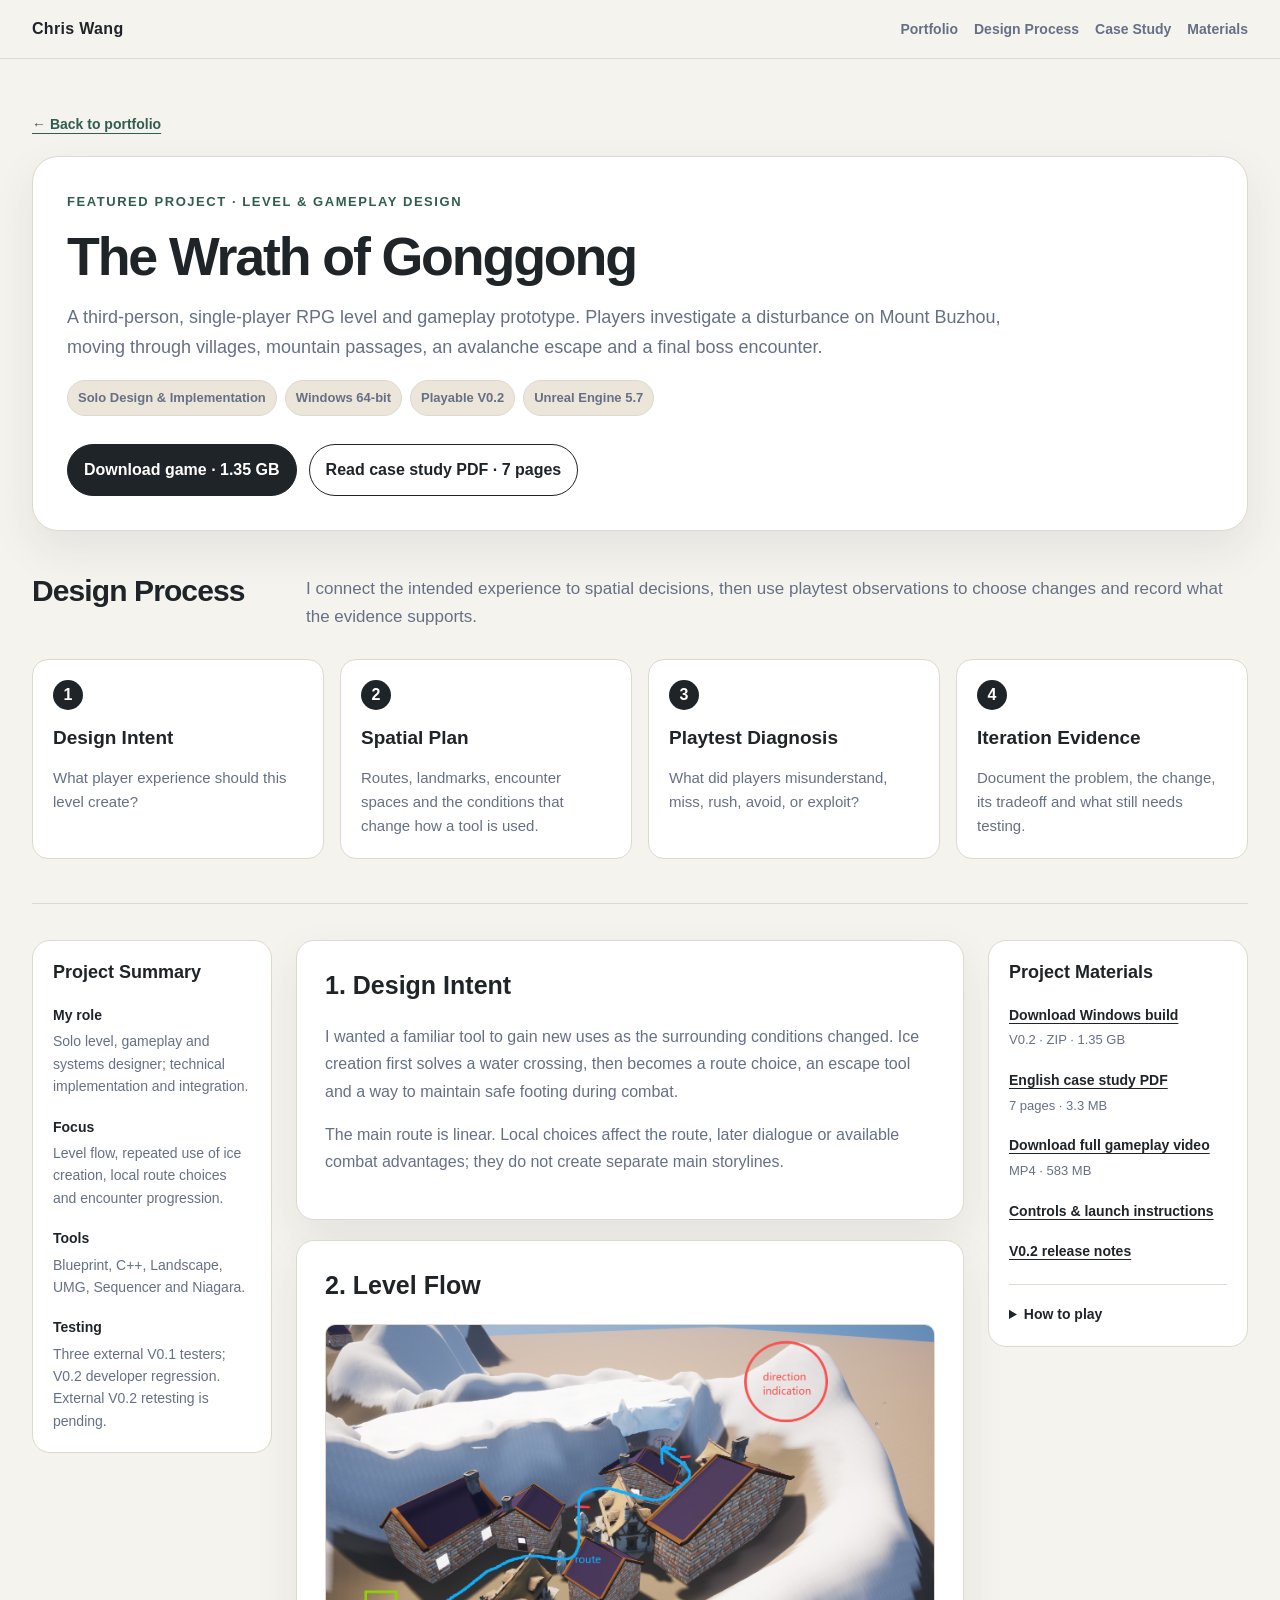
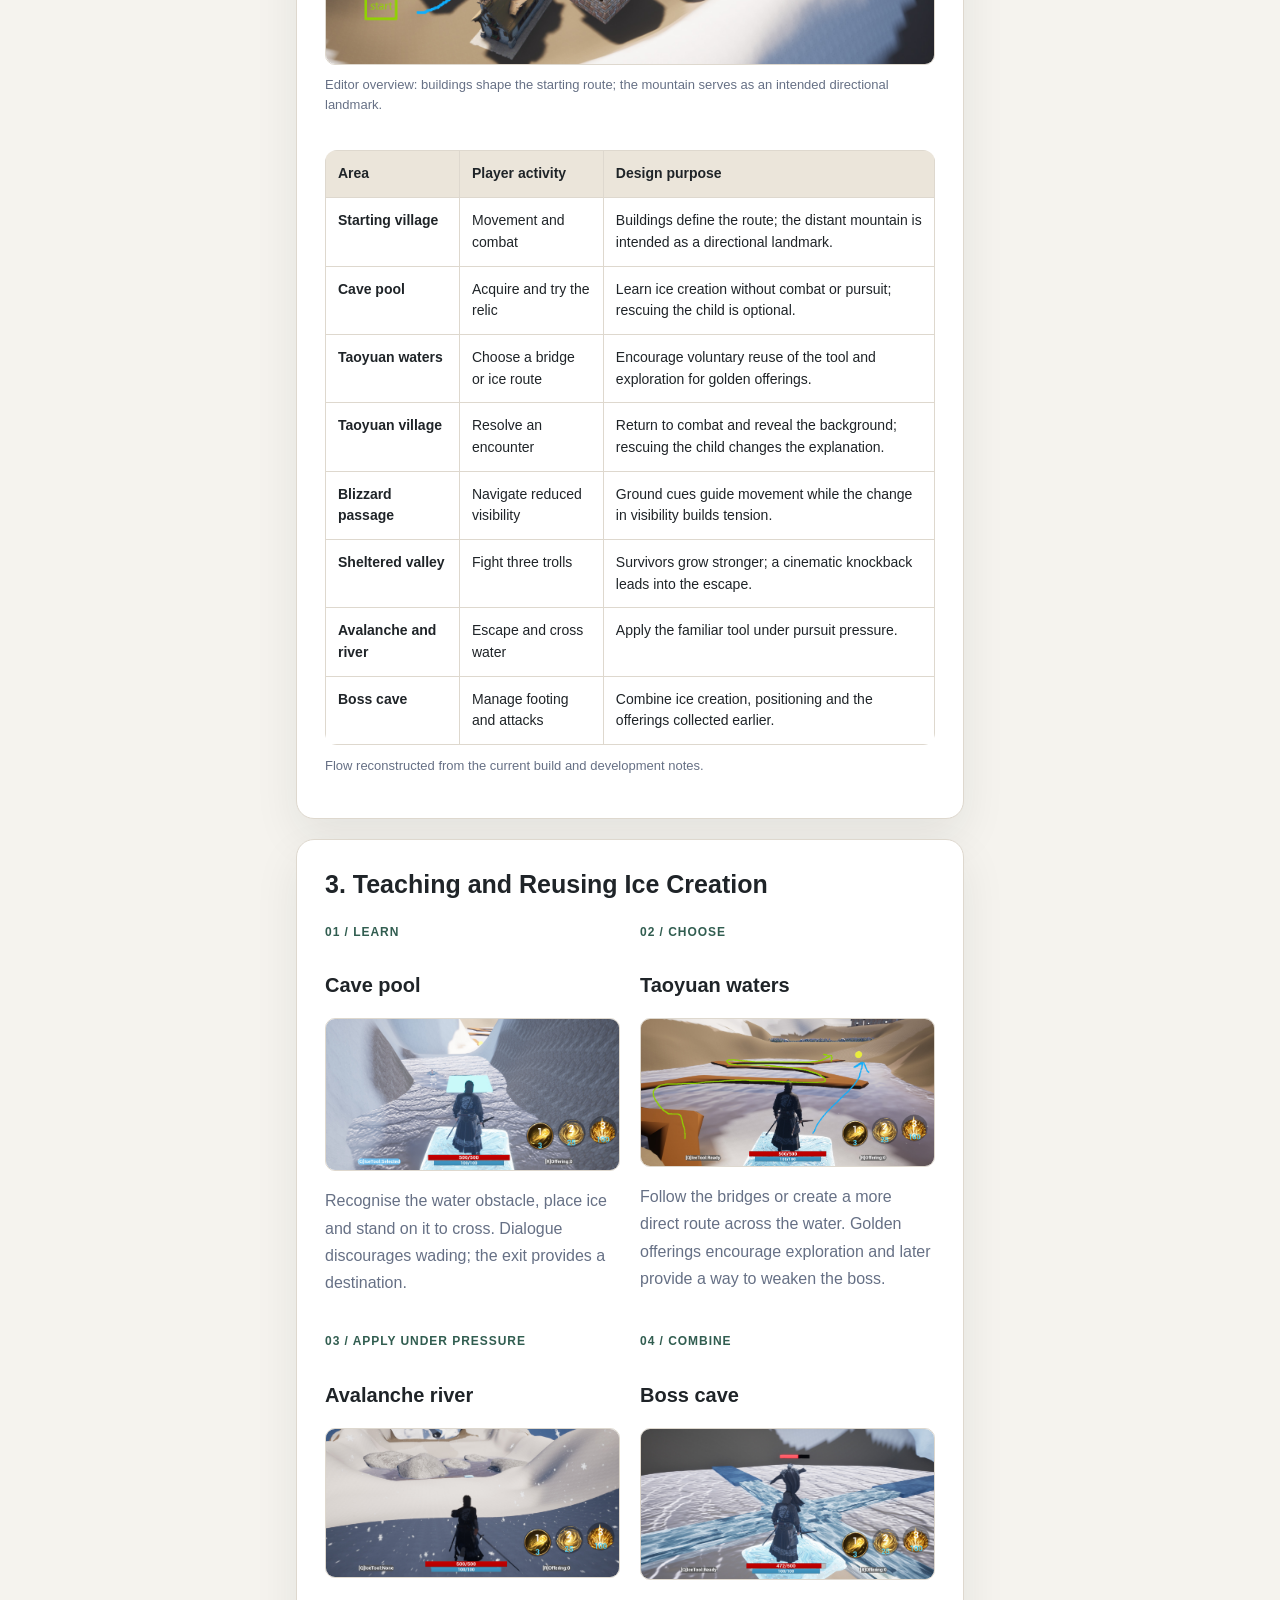
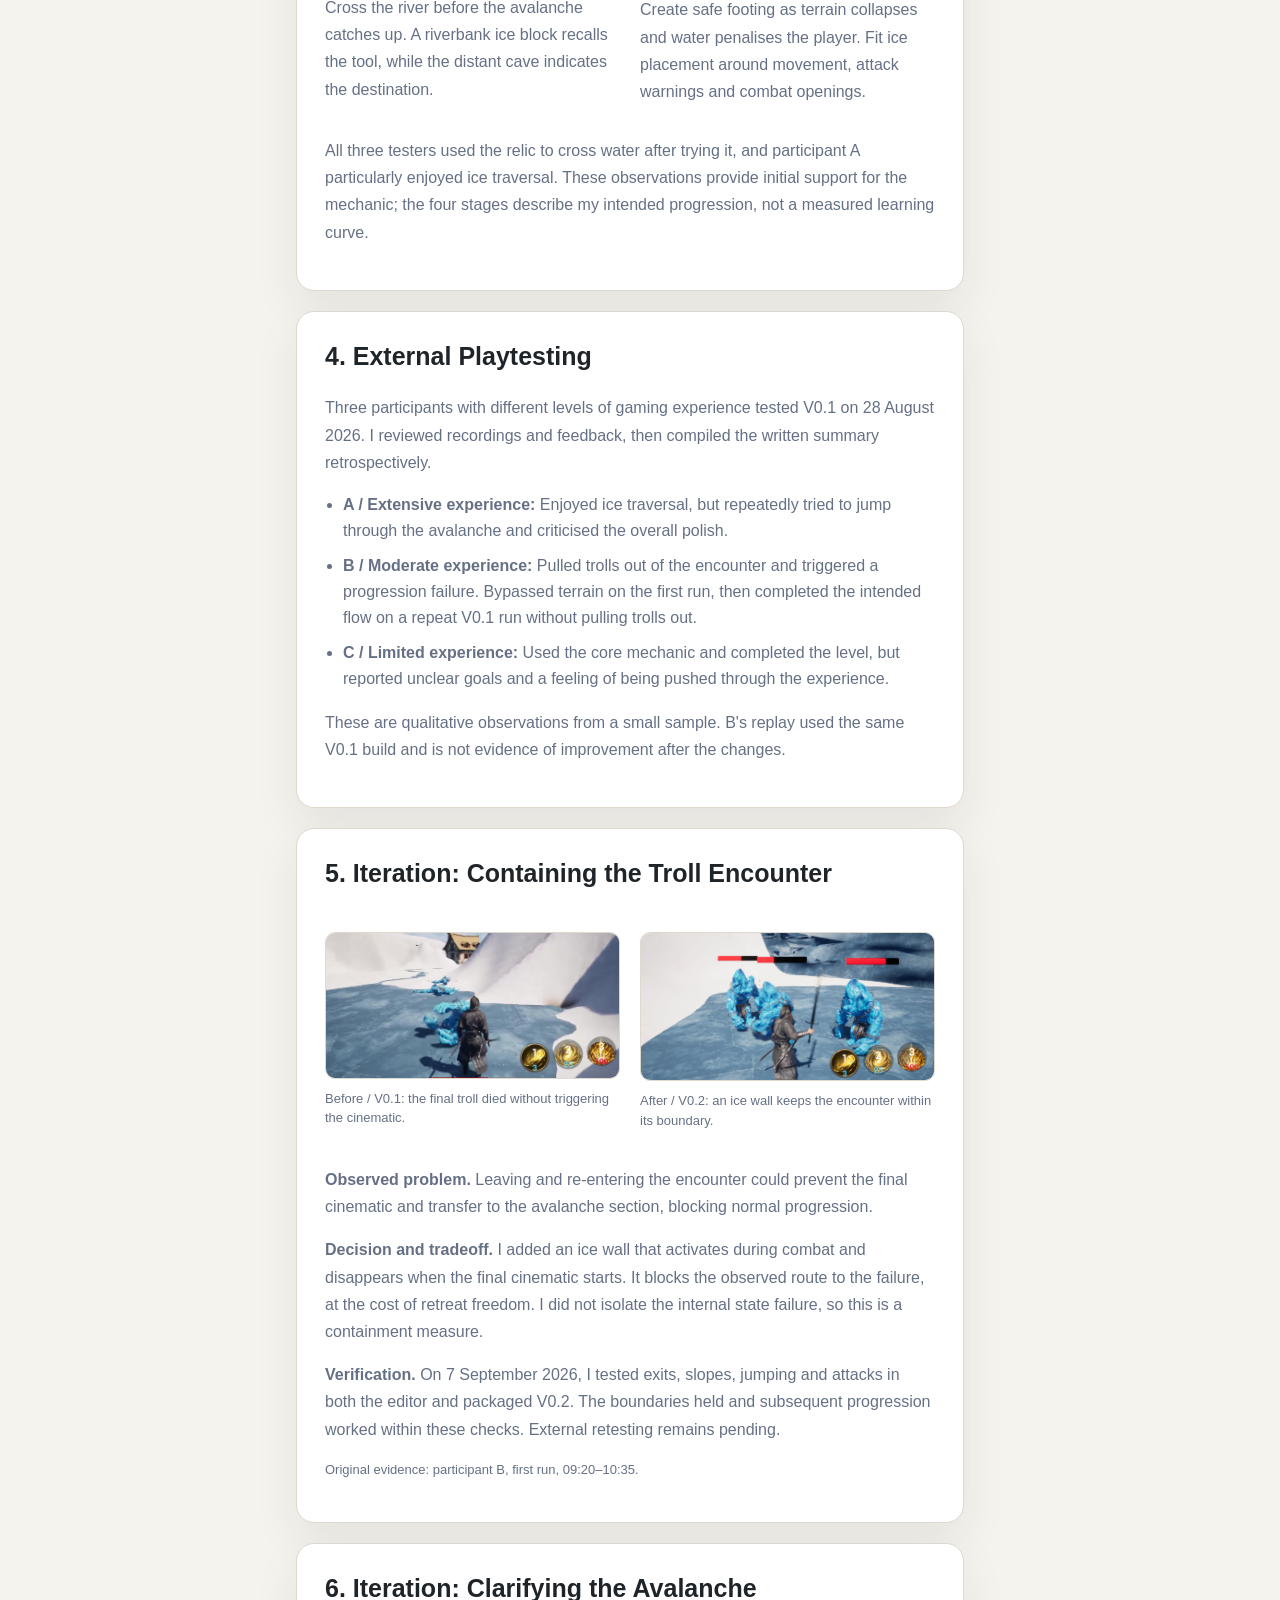
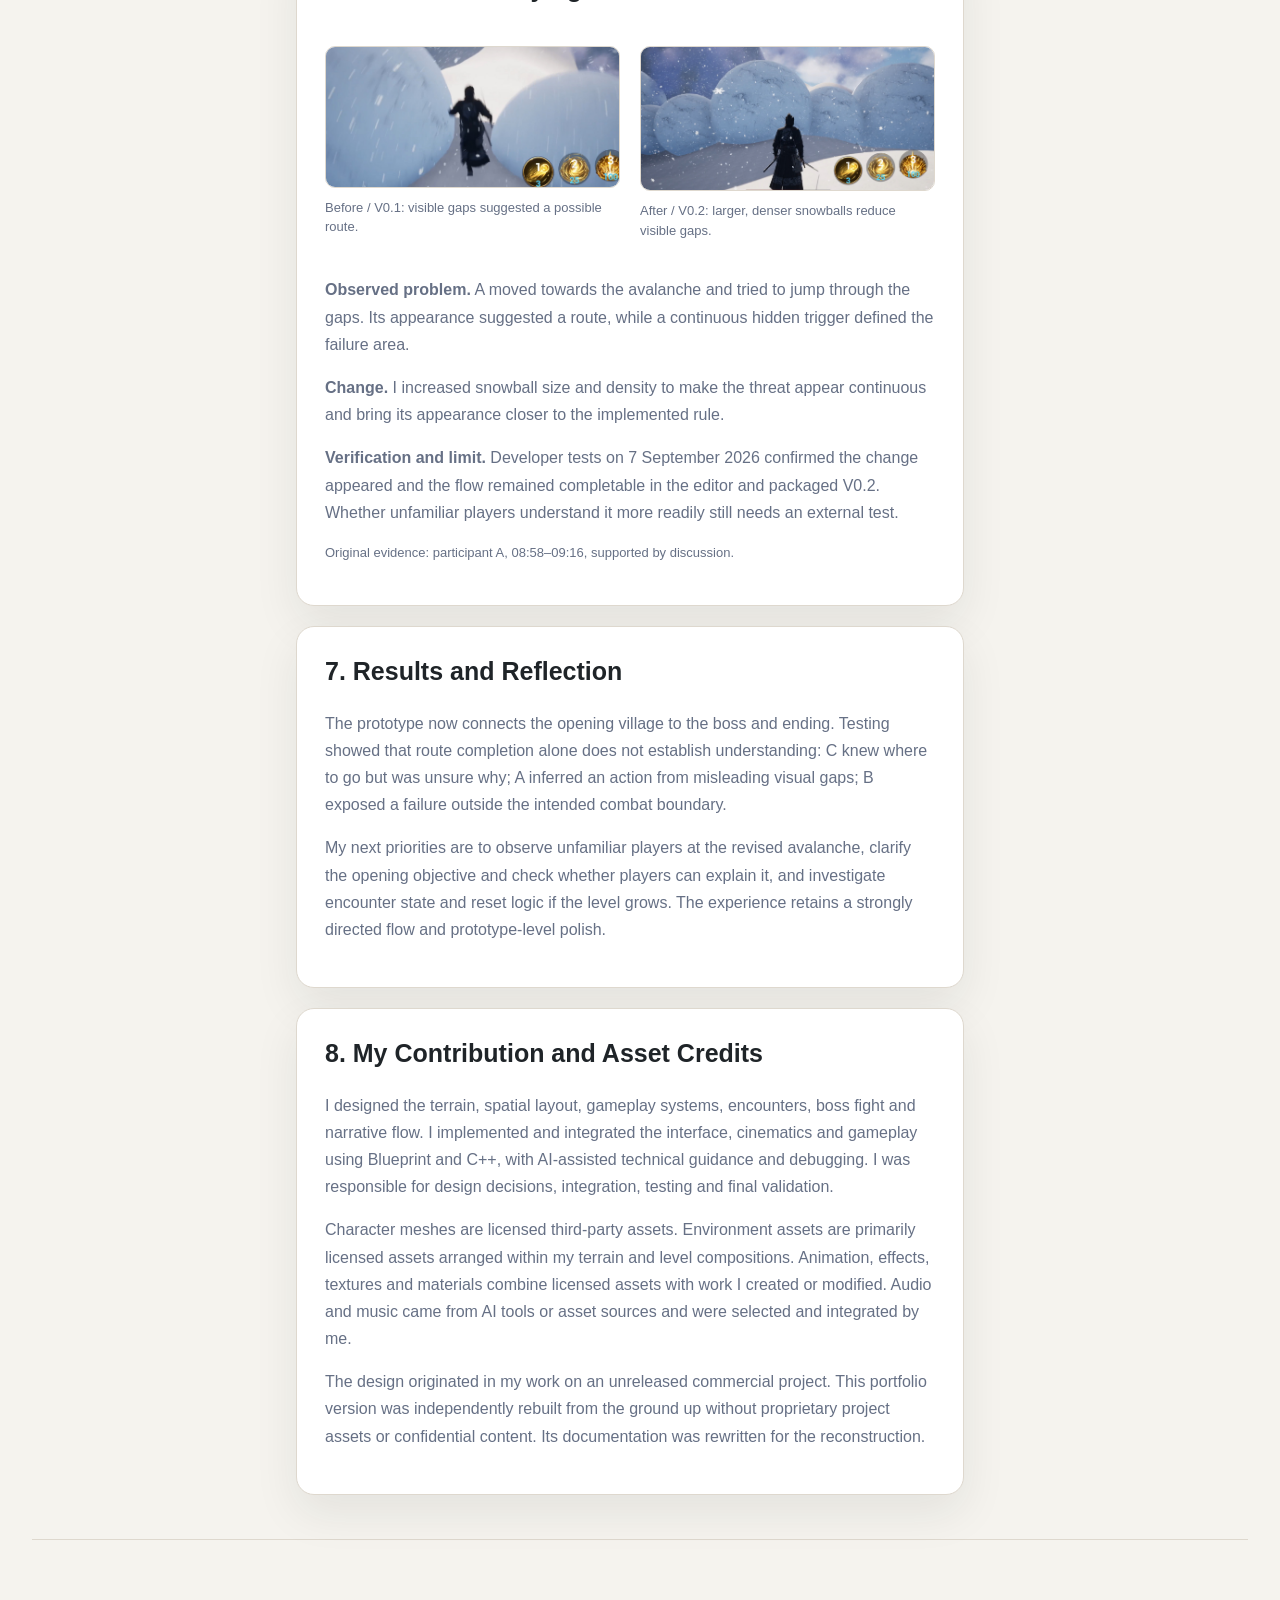
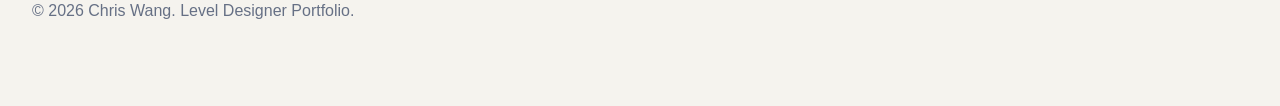
==== gonggong.html @ b734f1c4 "Split Gonggong case study into a standalone page and add screenshot carousel" ====
<!DOCTYPE html>
<html lang="en">
<head>
    <meta charset="UTF-8">
    <meta name="viewport" content="width=device-width, initial-scale=1.0">
    <meta name="description" content="The Wrath of Gonggong by Chris Wang: level design, ice creation, playtesting and iteration in an Unreal Engine 5.7 RPG prototype. Read the case study and download the playable Windows build.">
    <title>The Wrath of Gonggong — Chris Wang</title>

    <link rel="stylesheet" href="assets/portfolio.css">
</head>
<body class="project-page">
  <div class="topbar"><div class="topbar-inner">
    <a class="brand" href="index.html">Chris Wang</a>
    <nav aria-label="Project navigation"><a href="index.html#level-projects">Portfolio</a><a href="#process">Design Process</a><a href="#case-study">Case Study</a><a href="#materials">Materials</a></nav>
  </div></div>
  <main class="page project-page-content">
    <a class="back-link" href="index.html#level-projects">← Back to portfolio</a>
    <header class="detail-header" id="project-gonggong"><div class="eyebrow">Featured project · Level &amp; gameplay design</div><h1>The Wrath of Gonggong</h1>
    <p>A third-person, single-player RPG level and gameplay prototype. Players investigate a disturbance on Mount Buzhou, moving through villages, mountain passages, an avalanche escape and a final boss encounter.</p>
    <div class="tag-list"><span class="tag">Solo Design &amp; Implementation</span><span class="tag">Windows 64-bit</span><span class="tag">Playable V0.2</span><span class="tag">Unreal Engine 5.7</span></div>
    <div class="cta-row"><a class="btn primary" href="https://github.com/ChrisWang-gamedesigner/portfolio/releases/download/V0.2/The_Wrath_of_Gonggong_V0.2_Windows.zip">Download game · 1.35 GB</a><a class="btn secondary" href="assets/documents/The_Wrath_of_Gonggong_Case_Study.pdf" target="_blank" rel="noopener">Read case study PDF · 7 pages</a></div></header>
    <section id="process">
            <div class="section-head">
                <h2>Design Process</h2>
                <p>
                    I connect the intended experience to spatial decisions, then use playtest observations to choose changes and record what the evidence supports.
                </p>
            </div>

            <div class="process-strip">
                <div class="step">
                    <b>1</b>
                    <h3>Design Intent</h3>
                    <p>What player experience should this level create?</p>
                </div>
                <div class="step">
                    <b>2</b>
                    <h3>Spatial Plan</h3>
                    <p>Routes, landmarks, encounter spaces and the conditions that change how a tool is used.</p>
                </div>
                <div class="step">
                    <b>3</b>
                    <h3>Playtest Diagnosis</h3>
                    <p>What did players misunderstand, miss, rush, avoid, or exploit?</p>
                </div>
                <div class="step">
                    <b>4</b>
                    <h3>Iteration Evidence</h3>
                    <p>Document the problem, the change, its tradeoff and what still needs testing.</p>
                </div>
            </div>
        </section>
    <section class="project-case" id="case-study" aria-label="Project case study">
      <div class="detail-layout">
        <aside class="sidebar-box project-summary" aria-labelledby="summary-heading"><h2 id="summary-heading">Project Summary</h2>
<dl class="summary-list"><dt>My role</dt><dd>Solo level, gameplay and systems designer; technical implementation and integration.</dd><dt>Focus</dt><dd>Level flow, repeated use of ice creation, local route choices and encounter progression.</dd><dt>Tools</dt><dd>Blueprint, C++, Landscape, UMG, Sequencer and Niagara.</dd><dt>Testing</dt><dd>Three external V0.1 testers; V0.2 developer regression. External V0.2 retesting is pending.</dd></dl></aside>
        <div class="case-content">
    <article class="module"><h3>1. Design Intent</h3><p>I wanted a familiar tool to gain new uses as the surrounding conditions changed. Ice creation first solves a water crossing, then becomes a route choice, an escape tool and a way to maintain safe footing during combat.</p><p>The main route is linear. Local choices affect the route, later dialogue or available combat advantages; they do not create separate main storylines.</p></article>
    <article class="module"><h3>2. Level Flow</h3>
      <figure class="evidence-image "><a href="assets/images/village-layout.jpg" target="_blank" rel="noopener" aria-label="Open image: Annotated editor overview of the starting village, with route and mountain landmark"><img src="assets/images/village-layout.jpg" alt="Annotated editor overview of the starting village, with route and mountain landmark" loading="lazy" decoding="async" width="1500" height="780"></a><figcaption>Editor overview: buildings shape the starting route; the mountain serves as an intended directional landmark.</figcaption></figure>
      <div class="table-scroll" role="region" aria-label="Eight-area level flow" tabindex="0"><table class="table"><thead><tr><th scope="col">Area</th><th scope="col">Player activity</th><th scope="col">Design purpose</th></tr></thead><tbody><tr><th scope="row">Starting village</th><td>Movement and combat</td><td>Buildings define the route; the distant mountain is intended as a directional landmark.</td></tr><tr><th scope="row">Cave pool</th><td>Acquire and try the relic</td><td>Learn ice creation without combat or pursuit; rescuing the child is optional.</td></tr><tr><th scope="row">Taoyuan waters</th><td>Choose a bridge or ice route</td><td>Encourage voluntary reuse of the tool and exploration for golden offerings.</td></tr><tr><th scope="row">Taoyuan village</th><td>Resolve an encounter</td><td>Return to combat and reveal the background; rescuing the child changes the explanation.</td></tr><tr><th scope="row">Blizzard passage</th><td>Navigate reduced visibility</td><td>Ground cues guide movement while the change in visibility builds tension.</td></tr><tr><th scope="row">Sheltered valley</th><td>Fight three trolls</td><td>Survivors grow stronger; a cinematic knockback leads into the escape.</td></tr><tr><th scope="row">Avalanche and river</th><td>Escape and cross water</td><td>Apply the familiar tool under pursuit pressure.</td></tr><tr><th scope="row">Boss cave</th><td>Manage footing and attacks</td><td>Combine ice creation, positioning and the offerings collected earlier.</td></tr></tbody></table></div>
      <p class="caption">Flow reconstructed from the current build and development notes.</p>
    </article>
    <article class="module"><h3>3. Teaching and Reusing Ice Creation</h3><div class="mechanic-grid"><article class="mechanic-stage"><div class="project-kicker">01 / Learn</div><h4>Cave pool</h4><figure class="evidence-image "><a href="assets/images/ice-learning.jpg" target="_blank" rel="noopener" aria-label="Open image: Created ice platforms form a route through the cave pool"><img src="assets/images/ice-learning.jpg" alt="Created ice platforms form a route through the cave pool" loading="lazy" decoding="async" width="1500" height="780"></a><figcaption>Gameplay capture</figcaption></figure><p>Recognise the water obstacle, place ice and stand on it to cross. Dialogue discourages wading; the exit provides a destination.</p></article><article class="mechanic-stage"><div class="project-kicker">02 / Choose</div><h4>Taoyuan waters</h4><figure class="evidence-image "><a href="assets/images/ice-choice.jpg" target="_blank" rel="noopener" aria-label="Open image: Annotated bridge route and direct water route at Taoyuan waters"><img src="assets/images/ice-choice.jpg" alt="Annotated bridge route and direct water route at Taoyuan waters" loading="lazy" decoding="async" width="1500" height="780"></a><figcaption>Gameplay capture</figcaption></figure><p>Follow the bridges or create a more direct route across the water. Golden offerings encourage exploration and later provide a way to weaken the boss.</p></article><article class="mechanic-stage"><div class="project-kicker">03 / Apply under pressure</div><h4>Avalanche river</h4><figure class="evidence-image "><a href="assets/images/ice-pressure.jpg" target="_blank" rel="noopener" aria-label="Open image: The player faces the river and distant cave during the escape"><img src="assets/images/ice-pressure.jpg" alt="The player faces the river and distant cave during the escape" loading="lazy" decoding="async" width="1500" height="780"></a><figcaption>Gameplay capture</figcaption></figure><p>Cross the river before the avalanche catches up. A riverbank ice block recalls the tool, while the distant cave indicates the destination.</p></article><article class="mechanic-stage"><div class="project-kicker">04 / Combine</div><h4>Boss cave</h4><figure class="evidence-image "><a href="assets/images/ice-combat.jpg" target="_blank" rel="noopener" aria-label="Open image: The player stands on a created ice platform during the boss encounter"><img src="assets/images/ice-combat.jpg" alt="The player stands on a created ice platform during the boss encounter" loading="lazy" decoding="async" width="1500" height="780"></a><figcaption>Gameplay capture</figcaption></figure><p>Create safe footing as terrain collapses and water penalises the player. Fit ice placement around movement, attack warnings and combat openings.</p></article></div><p>All three testers used the relic to cross water after trying it, and participant A particularly enjoyed ice traversal. These observations provide initial support for the mechanic; the four stages describe my intended progression, not a measured learning curve.</p></article>
    <article class="module"><h3>4. External Playtesting</h3><p>Three participants with different levels of gaming experience tested V0.1 on 28 August 2026. I reviewed recordings and feedback, then compiled the written summary retrospectively.</p>
      <ul class="check-list"><li><strong>A / Extensive experience:</strong> Enjoyed ice traversal, but repeatedly tried to jump through the avalanche and criticised the overall polish.</li><li><strong>B / Moderate experience:</strong> Pulled trolls out of the encounter and triggered a progression failure. Bypassed terrain on the first run, then completed the intended flow on a repeat V0.1 run without pulling trolls out.</li><li><strong>C / Limited experience:</strong> Used the core mechanic and completed the level, but reported unclear goals and a feeling of being pushed through the experience.</li></ul>
      <p>These are qualitative observations from a small sample. B's replay used the same V0.1 build and is not evidence of improvement after the changes.</p>
    </article>
    <article class="module"><h3>5. Iteration: Containing the Troll Encounter</h3><div class="comparison-grid">
      <figure class="evidence-image "><a href="assets/images/troll-before.jpg" target="_blank" rel="noopener" aria-label="Open image: Defeated trolls without the intended transition"><img src="assets/images/troll-before.jpg" alt="Defeated trolls without the intended transition" loading="lazy" decoding="async" width="1500" height="780"></a><figcaption>Before / V0.1: the final troll died without triggering the cinematic.</figcaption></figure>
      <figure class="evidence-image "><a href="assets/images/troll-after.jpg" target="_blank" rel="noopener" aria-label="Open image: Troll encounter with the new ice wall visible behind the enemies"><img src="assets/images/troll-after.jpg" alt="Troll encounter with the new ice wall visible behind the enemies" loading="lazy" decoding="async" width="1500" height="780"></a><figcaption>After / V0.2: an ice wall keeps the encounter within its boundary.</figcaption></figure></div>
      <p><strong>Observed problem.</strong> Leaving and re-entering the encounter could prevent the final cinematic and transfer to the avalanche section, blocking normal progression.</p>
      <p><strong>Decision and tradeoff.</strong> I added an ice wall that activates during combat and disappears when the final cinematic starts. It blocks the observed route to the failure, at the cost of retreat freedom. I did not isolate the internal state failure, so this is a containment measure.</p>
      <p><strong>Verification.</strong> On 7 September 2026, I tested exits, slopes, jumping and attacks in both the editor and packaged V0.2. The boundaries held and subsequent progression worked within these checks. External retesting remains pending.</p>
      <p class="caption">Original evidence: participant B, first run, 09:20–10:35.</p>
    </article>
    <article class="module"><h3>6. Iteration: Clarifying the Avalanche</h3><div class="comparison-grid">
      <figure class="evidence-image "><a href="assets/images/avalanche-before.jpg" target="_blank" rel="noopener" aria-label="Open image: Participant A attempts to jump through visible gaps between snowballs"><img src="assets/images/avalanche-before.jpg" alt="Participant A attempts to jump through visible gaps between snowballs" loading="lazy" decoding="async" width="1500" height="780"></a><figcaption>Before / V0.1: visible gaps suggested a possible route.</figcaption></figure>
      <figure class="evidence-image "><a href="assets/images/avalanche-after.jpg" target="_blank" rel="noopener" aria-label="Open image: Denser and larger snowballs form the revised avalanche front"><img src="assets/images/avalanche-after.jpg" alt="Denser and larger snowballs form the revised avalanche front" loading="lazy" decoding="async" width="1500" height="780"></a><figcaption>After / V0.2: larger, denser snowballs reduce visible gaps.</figcaption></figure></div>
      <p><strong>Observed problem.</strong> A moved towards the avalanche and tried to jump through the gaps. Its appearance suggested a route, while a continuous hidden trigger defined the failure area.</p>
      <p><strong>Change.</strong> I increased snowball size and density to make the threat appear continuous and bring its appearance closer to the implemented rule.</p>
      <p><strong>Verification and limit.</strong> Developer tests on 7 September 2026 confirmed the change appeared and the flow remained completable in the editor and packaged V0.2. Whether unfamiliar players understand it more readily still needs an external test.</p>
      <p class="caption">Original evidence: participant A, 08:58–09:16, supported by discussion.</p>
    </article>
    <article class="module"><h3>7. Results and Reflection</h3><p>The prototype now connects the opening village to the boss and ending. Testing showed that route completion alone does not establish understanding: C knew where to go but was unsure why; A inferred an action from misleading visual gaps; B exposed a failure outside the intended combat boundary.</p><p>My next priorities are to observe unfamiliar players at the revised avalanche, clarify the opening objective and check whether players can explain it, and investigate encounter state and reset logic if the level grows. The experience retains a strongly directed flow and prototype-level polish.</p></article>
    <article class="module"><h3>8. My Contribution and Asset Credits</h3><p>I designed the terrain, spatial layout, gameplay systems, encounters, boss fight and narrative flow. I implemented and integrated the interface, cinematics and gameplay using Blueprint and C++, with AI-assisted technical guidance and debugging. I was responsible for design decisions, integration, testing and final validation.</p><p>Character meshes are licensed third-party assets. Environment assets are primarily licensed assets arranged within my terrain and level compositions. Animation, effects, textures and materials combine licensed assets with work I created or modified. Audio and music came from AI tools or asset sources and were selected and integrated by me.</p><p>The design originated in my work on an unreleased commercial project. This portfolio version was independently rebuilt from the ground up without proprietary project assets or confidential content. Its documentation was rewritten for the reconstruction.</p></article></div>
        <aside class="sidebar-box project-materials" id="materials" aria-labelledby="materials-heading"><h2 id="materials-heading">Project Materials</h2><ul class="material-links"><li><a href="https://github.com/ChrisWang-gamedesigner/portfolio/releases/download/V0.2/The_Wrath_of_Gonggong_V0.2_Windows.zip">Download Windows build</a><span>V0.2 · ZIP · 1.35 GB</span></li>
      <li><a href="assets/documents/The_Wrath_of_Gonggong_Case_Study.pdf" target="_blank" rel="noopener">English case study PDF</a><span>7 pages · 3.3 MB</span></li>
      <li><a href="https://github.com/ChrisWang-gamedesigner/portfolio/releases/download/V0.2/FinalDemo.mp4">Download full gameplay video</a><span>MP4 · 583 MB</span></li>
      <li><a href="assets/documents/README.txt" target="_blank" rel="noopener">Controls &amp; launch instructions</a></li>
      <li><a href="https://github.com/ChrisWang-gamedesigner/portfolio/releases/tag/V0.2" target="_blank" rel="noopener">V0.2 release notes</a></li></ul>
    <details><summary>How to play</summary><p>Extract the complete ZIP and run <strong>Gonggong.exe</strong>. Keep the Engine and Gonggong folders beside it. Requires Windows 64-bit and DirectX 12 / Shader Model 6 capable graphics hardware.</p>
      <ul class="check-list"><li><strong>WASD:</strong> move; <strong>mouse:</strong> camera.</li><li><strong>Space:</strong> jump; <strong>E:</strong> interact.</li><li><strong>Left click:</strong> attack when not placing ice.</li><li><strong>Q:</strong> select the ice relic after acquiring it; move the mouse, then left click to place ice.</li><li><strong>1 / 2 / 3:</strong> skills; <strong>R:</strong> dungeon item.</li><li><strong>Alt+F4:</strong> exit. No pause or dedicated dodge action.</li></ul>
    </details>
  </aside>
      </div>
    </section>
    <footer>
            <p>© 2026 Chris Wang. Level Designer Portfolio.</p>
        </footer>
  </main>
</body>
</html>
---- assets/portfolio.css ----
:root {
    --bg: #f5f3ee;
    --panel: #ffffff;
    --ink: #1f2428;
    --muted: #667085;
    --line: #ded8ce;
    --soft: #ebe5da;
    --accent: #315d50;
    --accent-2: #9b6a3a;
    --warning: #fff6dc;
    --shadow: 0 18px 45px rgba(31, 36, 40, 0.08);
    --radius: 18px;
}

* {
    box-sizing: border-box;
}

html {
    scroll-behavior: smooth;
}

body {
    margin: 0;
    font-family: Arial, Helvetica, sans-serif;
    background: var(--bg);
    color: var(--ink);
    line-height: 1.65;
}

a {
    color: inherit;
}

.page {
    max-width: 1180px;
    margin: 0 auto;
    padding: 0 24px 56px;
}

.topbar {
    position: sticky;
    top: 0;
    z-index: 100;
    background: rgba(245, 243, 238, 0.94);
    backdrop-filter: blur(10px);
    border-bottom: 1px solid var(--line);
}

.topbar-inner {
    max-width: 1180px;
    margin: 0 auto;
    padding: 16px 24px;
    display: flex;
    align-items: center;
    justify-content: space-between;
    gap: 24px;
}

.brand {
    font-weight: 800;
    letter-spacing: 0.02em;
}

nav {
    display: flex;
    gap: 16px;
    flex-wrap: wrap;
    justify-content: flex-end;
    font-size: 14px;
    color: var(--muted);
}

nav a {
    text-decoration: none;
    font-weight: 700;
}

nav a:hover {
    color: var(--ink);
    text-decoration: underline;
    text-underline-offset: 4px;
}

.hero {
    padding: 86px 0 56px;
    display: grid;
    grid-template-columns: 1.25fr 0.75fr;
    gap: 36px;
    align-items: end;
    border-bottom: 1px solid var(--line);
}

.eyebrow {
    color: var(--accent);
    text-transform: uppercase;
    letter-spacing: 0.12em;
    font-size: 13px;
    font-weight: 800;
    margin-bottom: 14px;
}

h1 {
    font-size: clamp(44px, 7vw, 82px);
    line-height: 0.98;
    margin: 0;
    letter-spacing: -0.05em;
}

.role {
    font-size: clamp(22px, 3vw, 34px);
    line-height: 1.15;
    margin: 18px 0 0;
    color: var(--muted);
    font-weight: 500;
}

.hero-copy {
    max-width: 760px;
    margin-top: 26px;
    font-size: 20px;
}

.hero-side {
    background: var(--panel);
    border: 1px solid var(--line);
    border-radius: var(--radius);
    padding: 24px;
    box-shadow: var(--shadow);
}

.hero-side h2 {
    font-size: 18px;
    margin: 0 0 12px;
}

.quick-list {
    list-style: none;
    padding: 0;
    margin: 0;
    display: grid;
    gap: 10px;
    color: var(--muted);
    font-size: 15px;
}

.quick-list strong {
    color: var(--ink);
}

.cta-row {
    display: flex;
    flex-wrap: wrap;
    gap: 12px;
    margin-top: 28px;
}

.btn {
    display: inline-flex;
    align-items: center;
    justify-content: center;
    padding: 12px 16px;
    border-radius: 999px;
    font-weight: 800;
    text-decoration: none;
    border: 1px solid var(--ink);
    transition: transform 0.12s ease, background 0.12s ease;
}

.btn:hover {
    transform: translateY(-1px);
}

.btn.primary {
    color: white;
    background: var(--ink);
}

.btn.secondary {
    background: transparent;
}

section {
    padding: 66px 0;
    border-bottom: 1px solid var(--line);
}

.section-head {
    display: grid;
    grid-template-columns: 0.45fr 1fr;
    gap: 34px;
    margin-bottom: 28px;
}

.section-head h2 {
    font-size: 34px;
    line-height: 1.05;
    margin: 0;
    letter-spacing: -0.03em;
}

.section-head p {
    margin: 0;
    color: var(--muted);
    font-size: 18px;
    max-width: 760px;
}

.grid {
    display: grid;
    gap: 22px;
}

.grid.two {
    grid-template-columns: repeat(2, minmax(0, 1fr));
}

.grid.three {
    grid-template-columns: repeat(3, minmax(0, 1fr));
}

.card {
    background: var(--panel);
    border: 1px solid var(--line);
    border-radius: var(--radius);
    padding: 24px;
    box-shadow: var(--shadow);
}

.card h3,
.card h4 {
    margin-top: 0;
    line-height: 1.18;
}

.card p {
    color: var(--muted);
}

.project-card {
    display: flex;
    flex-direction: column;
    min-height: 100%;
    text-decoration: none;
    color: inherit;
    position: relative;
    overflow: hidden;
}



.project-card.featured {
    grid-column: span 2;
    min-height: 420px;
    background:
        linear-gradient(135deg, rgba(49, 93, 80, 0.92), rgba(31, 36, 40, 0.88)),
        var(--panel);
    color: white;
}

.project-card.featured p,
.project-card.featured .meta,
.project-card.featured .tag {
    color: rgba(255, 255, 255, 0.82);
}

.project-title {
    font-size: 28px;
    margin: 0 0 10px;
    letter-spacing: -0.02em;
}

.project-card.featured .project-title {
    font-size: 40px;
}

.project-kicker {
    font-weight: 800;
    color: var(--accent);
    text-transform: uppercase;
    letter-spacing: 0.08em;
    font-size: 12px;
    margin-bottom: 12px;
}

.project-card.featured .project-kicker {
    color: #d7efe5;
}

.tag-list {
    display: flex;
    flex-wrap: wrap;
    gap: 8px;
    margin: 18px 0 0;
}

.tag {
    display: inline-flex;
    align-items: center;
    border: 1px solid var(--line);
    background: var(--soft);
    border-radius: 999px;
    padding: 6px 10px;
    font-size: 13px;
    font-weight: 700;
    color: var(--muted);
}

.featured .tag {
    border-color: rgba(255, 255, 255, 0.28);
    background: rgba(255, 255, 255, 0.12);
}

.meta {
    margin-top: auto;
    padding-top: 26px;
    color: var(--muted);
    font-weight: 800;
}

.pillars {
    display: grid;
    grid-template-columns: repeat(5, minmax(0, 1fr));
    gap: 14px;
}

.pillar {
    background: var(--panel);
    border: 1px solid var(--line);
    border-radius: 16px;
    padding: 18px;
}

.pillar strong {
    display: block;
    margin-bottom: 8px;
}

.pillar span {
    color: var(--muted);
    font-size: 14px;
}

.detail {
    padding-top: 84px;
}

.detail-header {
    background: var(--panel);
    border: 1px solid var(--line);
    border-radius: 26px;
    padding: 34px;
    box-shadow: var(--shadow);
}

.detail-header h2 {
    font-size: 44px;
    line-height: 1.05;
    letter-spacing: -0.04em;
    margin: 0 0 14px;
}

.detail-header p {
    font-size: 18px;
    color: var(--muted);
    max-width: 840px;
}

.detail-layout {
    display: grid;
    grid-template-columns: 0.82fr 1.18fr;
    gap: 24px;
    margin-top: 26px;
}

.sidebar-box {
    background: var(--panel);
    border: 1px solid var(--line);
    border-radius: var(--radius);
    padding: 22px;
    height: fit-content;
}

.sidebar-box h3 {
    margin-top: 0;
}

.check-list {
    padding-left: 20px;
    color: var(--muted);
}

.check-list li {
    margin: 8px 0;
}

.module {
    background: var(--panel);
    border: 1px solid var(--line);
    border-radius: var(--radius);
    padding: 24px;
    margin-bottom: 20px;
    box-shadow: var(--shadow);
}

.module h3 {
    margin-top: 0;
    font-size: 24px;
}

.module p,
.module li {
    color: var(--muted);
}

.table {
    width: 100%;
    border-collapse: collapse;
    margin-top: 16px;
    overflow: hidden;
    border-radius: 12px;
}

.table th,
.table td {
    text-align: left;
    vertical-align: top;
    border: 1px solid var(--line);
    padding: 12px;
}

.table th {
    background: var(--soft);
}

.process-strip {
    display: grid;
    grid-template-columns: repeat(4, minmax(0, 1fr));
    gap: 12px;
}

.step {
    background: var(--panel);
    border: 1px solid var(--line);
    border-radius: 16px;
    padding: 18px;
}

.step b {
    display: inline-flex;
    align-items: center;
    justify-content: center;
    width: 30px;
    height: 30px;
    border-radius: 999px;
    background: var(--ink);
    color: white;
    margin-bottom: 12px;
}

.note {
    background: var(--warning);
    border-left: 5px solid #d2a33a;
    border-radius: 12px;
    padding: 16px 18px;
    color: #5f4520;
}

footer {
    padding: 42px 0 10px;
    color: var(--muted);
}

@media (max-width: 980px) {
    .hero,
    .section-head,
    .detail-layout {
        grid-template-columns: 1fr;
    }

    .project-card.featured {
        grid-column: span 1;
    }

    .grid.three,
    .grid.two,
    .pillars,
    .process-strip {
        grid-template-columns: 1fr;
    }
}

@media (max-width: 680px) {
    .topbar-inner {
        align-items: flex-start;
        flex-direction: column;
    }

    nav {
        justify-content: flex-start;
    }

    .page {
        padding: 0 16px 40px;
    }

    .hero {
        padding-top: 52px;
    }

    .detail-header h2 {
        font-size: 34px;
    }

    .project-card.featured .project-title {
        font-size: 32px;
    }
}


/* Published project materials, using the existing portfolio theme. */
section, header[id] { scroll-margin-top: 100px; }
a:focus-visible, summary:focus-visible, [tabindex]:focus-visible { outline: 3px solid var(--accent-2); outline-offset: 5px; }
.project-cover { display: block; width: 100%; height: auto; border-radius: 12px; margin: 20px 0; }
.detail-layout { grid-template-columns: minmax(0, .52fr) minmax(0, 1.48fr); }
.detail-layout > *, .quick-list li { min-width: 0; overflow-wrap: anywhere; }
.evidence-image { margin: 20px 0; }
.evidence-image img { display: block; width: 100%; height: auto; border: 1px solid var(--line); border-radius: 10px; }
figcaption, .caption { font-size: 14px; color: var(--muted); line-height: 1.5; margin-top: 10px; }
.comparison-grid, .mechanic-grid { display: grid; grid-template-columns: repeat(2, minmax(0, 1fr)); gap: 20px; }
.mechanic-stage h4 { font-size: 20px; margin-bottom: 0; }
.mechanic-stage .evidence-image { margin: 16px 0; }
.mechanic-stage figcaption { display: none; }
.material-links { list-style: none; padding: 0; margin: 0 0 26px; }
.material-links li { margin: 16px 0; }
.material-links a { font-weight: 700; text-underline-offset: 3px; }
.material-links span { display: block; font-size: 14px; color: var(--muted); }
details { border-top: 1px solid var(--line); padding-top: 18px; }
summary { font-weight: 700; cursor: pointer; }
.table-scroll { max-width: 100%; overflow-x: auto; }
.table { font-size: 14px; min-width: 530px; line-height: 1.55; }
.table tbody th { background: transparent; }
.table th:first-child { width: 22%; }
.topbar-inner { gap: 16px; }
@media (max-width: 980px) { .detail-layout { grid-template-columns: 1fr; } }
@media (max-width: 680px) {
    section, header[id] { scroll-margin-top: 125px; }
    .comparison-grid, .mechanic-grid { grid-template-columns: 1fr; }
    .detail-header, .module, .card, .hero-side { padding: 22px; }
    .btn { max-width: 100%; font-size: 15px; text-align: center; }
    nav { gap: 8px 15px; }
    .project-cover { border-radius: 8px; }
    .table { min-width: 0; }
    .table thead { position: absolute; width: 1px; height: 1px; overflow: hidden; clip-path: inset(50%); }
    .table, .table tbody, .table tr, .table td, .table tbody th { display: block; width: 100%; }
    .table tr { margin-bottom: 16px; }
    .table tbody th:first-child { background: var(--soft); width: 100%; }
    .table td { border-top: 0; }
    .table td::before { display: block; font-weight: 700; color: var(--ink); margin-bottom: 4px; }
    .table td:nth-child(2)::before { content: "Player activity"; }
    .table td:nth-child(3)::before { content: "Design purpose"; }
}
@media (prefers-reduced-motion: reduce) { html { scroll-behavior: auto; } .btn { transition: none; } }

/* The project title is the card's only navigation link. */
.project-title a {
    text-decoration: underline;
    text-decoration-thickness: 2px;
    text-underline-offset: 7px;
    transition: color 150ms ease;
}
.project-title a:hover, .project-title a:focus-visible { color: #bfe8d9; }
.brand { text-decoration: none; }
button { font: inherit; }
button:focus-visible { outline: 3px solid #d2a33a; outline-offset: 4px; }
[hidden] { display: none !important; }
.sr-only {
    position: absolute;
    width: 1px;
    height: 1px;
    padding: 0;
    margin: -1px;
    overflow: hidden;
    clip-path: inset(50%);
    white-space: nowrap;
    border: 0;
}

.carousel { margin: 20px 0 4px; min-width: 0; }
.carousel-viewport {
    position: relative;
    overflow: hidden;
    border-radius: 12px;
    background: #253734;
    touch-action: pan-y pinch-zoom;
}
.carousel-track { display: flex; }
.carousel-track.is-moving { transition: transform 450ms ease-in-out; }
.carousel-slide { margin: 0; flex: 0 0 100%; min-width: 0; }
.carousel-slide img {
    display: block;
    width: 100%;
    height: auto;
    aspect-ratio: 1.92;
    object-fit: contain;
    user-select: none;
}
.carousel:not(.is-ready) .carousel-slide:not(:first-child) { display: none; }
.carousel-arrow {
    position: absolute;
    top: 50%;
    transform: translateY(-50%);
    width: 44px;
    height: 52px;
    display: grid;
    place-items: center;
    padding: 10px;
    border: 1px solid rgba(255, 255, 255, .45);
    border-radius: 10px;
    background: rgba(22, 32, 30, .75);
    color: #fff;
    cursor: pointer;
    opacity: 0;
    pointer-events: none;
    transition: opacity 150ms ease, background 150ms ease;
}
.carousel-prev { left: 14px; }
.carousel-next { right: 14px; }
.carousel-arrow svg { width: 24px; height: 24px; fill: none; stroke: currentColor; stroke-width: 2; }
.carousel-viewport:hover .carousel-arrow,
.carousel-viewport:focus-visible .carousel-arrow,
.carousel-viewport:has(:focus-visible) .carousel-arrow { opacity: 1; pointer-events: auto; }
.carousel-arrow:hover { background: rgba(22, 32, 30, .95); }
.carousel-footer { display: flex; align-items: center; justify-content: space-between; gap: 16px; padding-top: 10px; }
.carousel-footer .carousel-caption { margin: 0; font-size: 14px; line-height: 1.5; color: #e0e9e6; }
.carousel-tools { display: flex; gap: 16px; align-items: center; flex-shrink: 0; font-size: 13px; color: #e0e9e6; }
.carousel-count { font-variant-numeric: tabular-nums; }
.carousel-toggle { color: inherit; border: 0; background: none; padding: 6px 0; text-decoration: underline; text-underline-offset: 3px; cursor: pointer; }

/* A wider reading page, with separate summary and materials rails. */
.project-page .page, .project-page .topbar-inner { max-width: 1600px; padding-left: 32px; padding-right: 32px; }
.project-page-content { padding-top: 26px; }
.back-link { display: inline-block; margin: 28px 0 20px; font-size: 14px; font-weight: 700; text-underline-offset: 4px; color: var(--accent); }
.project-page .detail-header h1 { font-size: clamp(34px, 4.2vw, 56px); line-height: 1.08; letter-spacing: -.04em; }
.project-page .detail-header p { max-width: 950px; }
.project-page #process { padding: 44px 0; }
.project-page .section-head { grid-template-columns: 250px minmax(0, 1fr); gap: 24px; }
.project-page .section-head p { max-width: 930px; font-size: 17px; }
.project-page .section-head h2 { font-size: 30px; }
.project-page .process-strip { gap: 16px; }
.project-page .step { padding: 20px; }
.project-page .step h3 { margin: 4px 0 12px; font-size: 19px; }
.project-page .step p { margin: 0; font-size: 15px; color: var(--muted); line-height: 1.6; }
.project-page .step b { margin-bottom: 8px; }
.project-case { padding: 36px 0 44px; }
.project-page .detail-layout {
    grid-template-columns: 240px minmax(0, 1fr) 260px;
    grid-template-areas: "summary content materials";
    gap: 24px;
    margin: 0;
    align-items: start;
}
.project-summary { grid-area: summary; }
.case-content { grid-area: content; }
.project-materials { grid-area: materials; scroll-margin-top: 95px; }
.project-page .sidebar-box { padding: 20px; overflow-wrap: normal; font-size: 14px; line-height: 1.6; }
.project-page .sidebar-box h2 { font-size: 18px; line-height: 1.3; margin: 0 0 20px; }
.summary-list { margin: 0; }
.summary-list dt { font-weight: 700; margin-top: 18px; color: var(--ink); }
.summary-list dt:first-child { margin-top: 0; }
.summary-list dd { margin: 4px 0 0; color: var(--muted); }
.project-page .material-links { margin-bottom: 22px; }
.project-page .material-links li { margin: 0 0 18px; }
.project-page .material-links li:last-child { margin-bottom: 0; }
.project-page .material-links span { font-size: 13px; margin-top: 4px; }
.project-page .check-list { padding-left: 18px; }
.project-page .module { padding: 28px; overflow-wrap: normal; }
.project-page .module h3 { font-size: 25px; line-height: 1.3; margin-bottom: 22px; }
.project-page .module p { line-height: 1.7; }
.project-page .module:last-child { margin-bottom: 0; }
.project-page .table { min-width: 0; }
.project-page .comparison-grid, .project-page .mechanic-grid { gap: 20px; }
.project-page .caption, .project-page figcaption { font-size: 13px; }

@media (max-width: 1279px) {
    .project-page .detail-layout { grid-template-columns: repeat(2, minmax(0, 1fr)); grid-template-areas: "summary materials" "content content"; }
    .project-page .sidebar-box { height: 100%; font-size: 15px; }
    .project-page .summary-list { display: grid; grid-template-columns: 78px 1fr; gap: 16px 12px; }
    .project-page .summary-list dt, .project-page .summary-list dd { margin: 0; }
    .project-page .process-strip { grid-template-columns: repeat(2, minmax(0, 1fr)); }
}
@media (max-width: 680px) {
    .carousel-footer { align-items: flex-start; gap: 12px; }
    .carousel-footer .carousel-caption { font-size: 12px; }
    .carousel-tools { gap: 10px; font-size: 12px; }
    .carousel-toggle { padding: 0 0 6px; }
    .carousel-arrow { width: 36px; height: 44px; padding: 6px; }
    .carousel-prev { left: 8px; }
    .carousel-next { right: 8px; }
    .project-page .page, .project-page .topbar-inner { padding-left: 16px; padding-right: 16px; }
    .project-page .detail-layout { grid-template-columns: 1fr; grid-template-areas: "summary" "materials" "content"; gap: 20px; }
    .project-page .section-head { grid-template-columns: 1fr; gap: 16px; }
    .project-page .process-strip { grid-template-columns: 1fr; }
    .project-page .module { padding: 22px; }
    .project-page .module h3 { font-size: 23px; }
    .project-page .summary-list { grid-template-columns: 1fr; gap: 0; }
    .project-page .summary-list dt { margin-top: 16px; }
    .project-page .summary-list dt:first-child { margin-top: 0; }
    .project-page .summary-list dd { margin-top: 4px; }
    .project-page .project-materials { scroll-margin-top: 130px; }
}
@media (hover: none), (pointer: coarse) { .carousel-arrow { opacity: 1; pointer-events: auto; } }
@media (prefers-reduced-motion: reduce) { .carousel-track.is-moving, .carousel-arrow, .project-title a { transition: none; } }
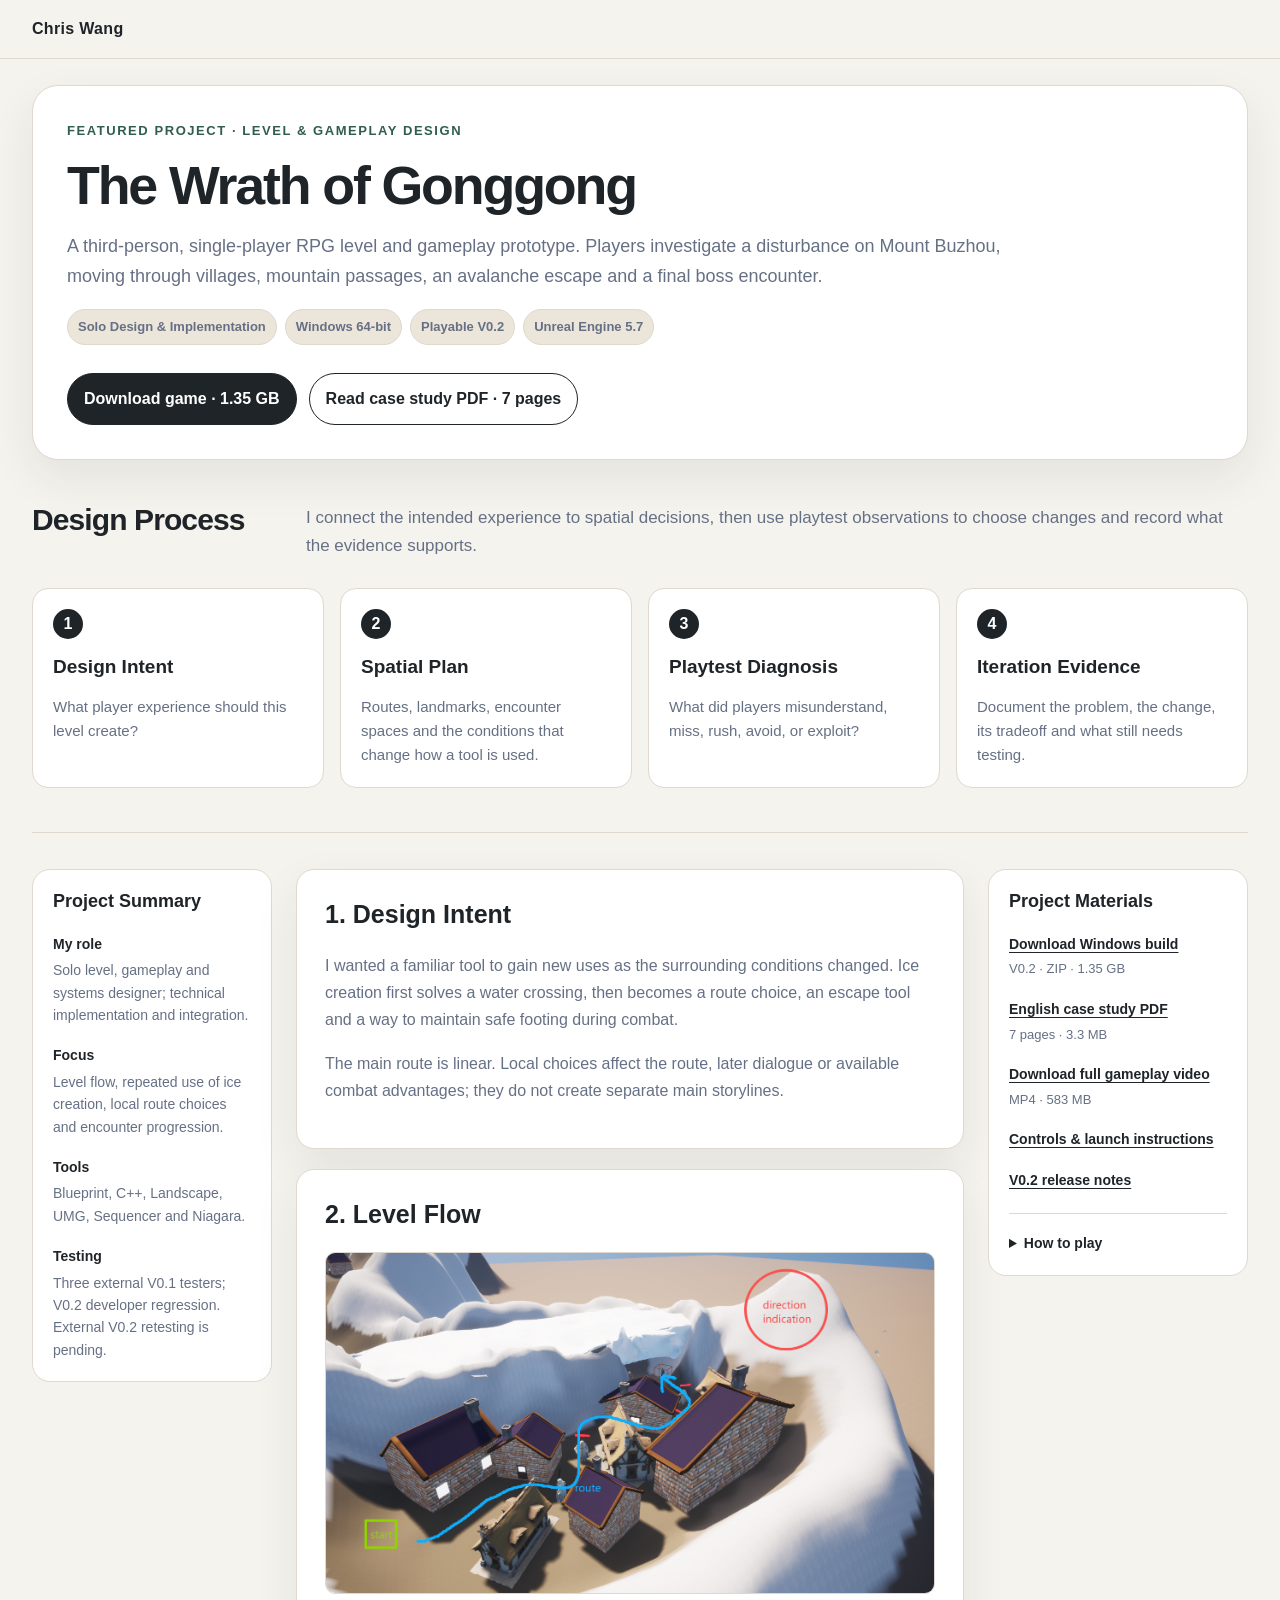
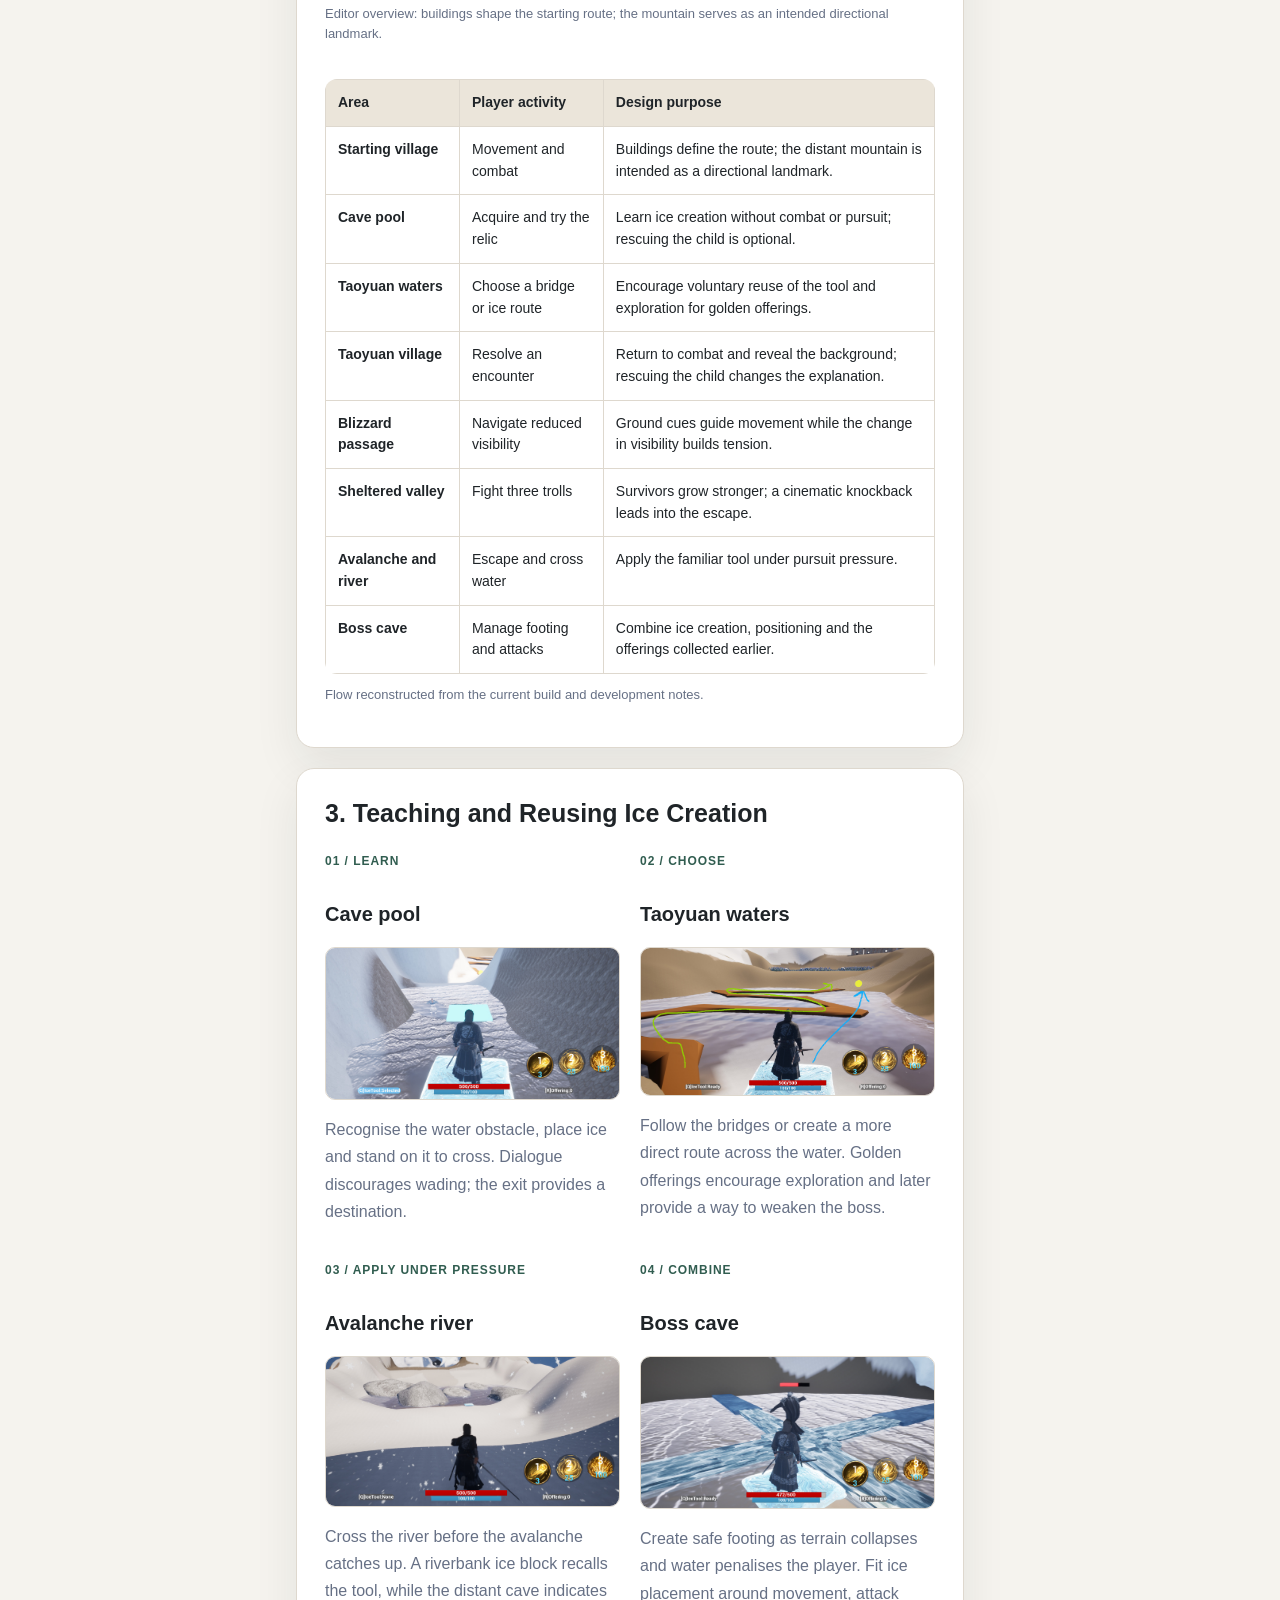
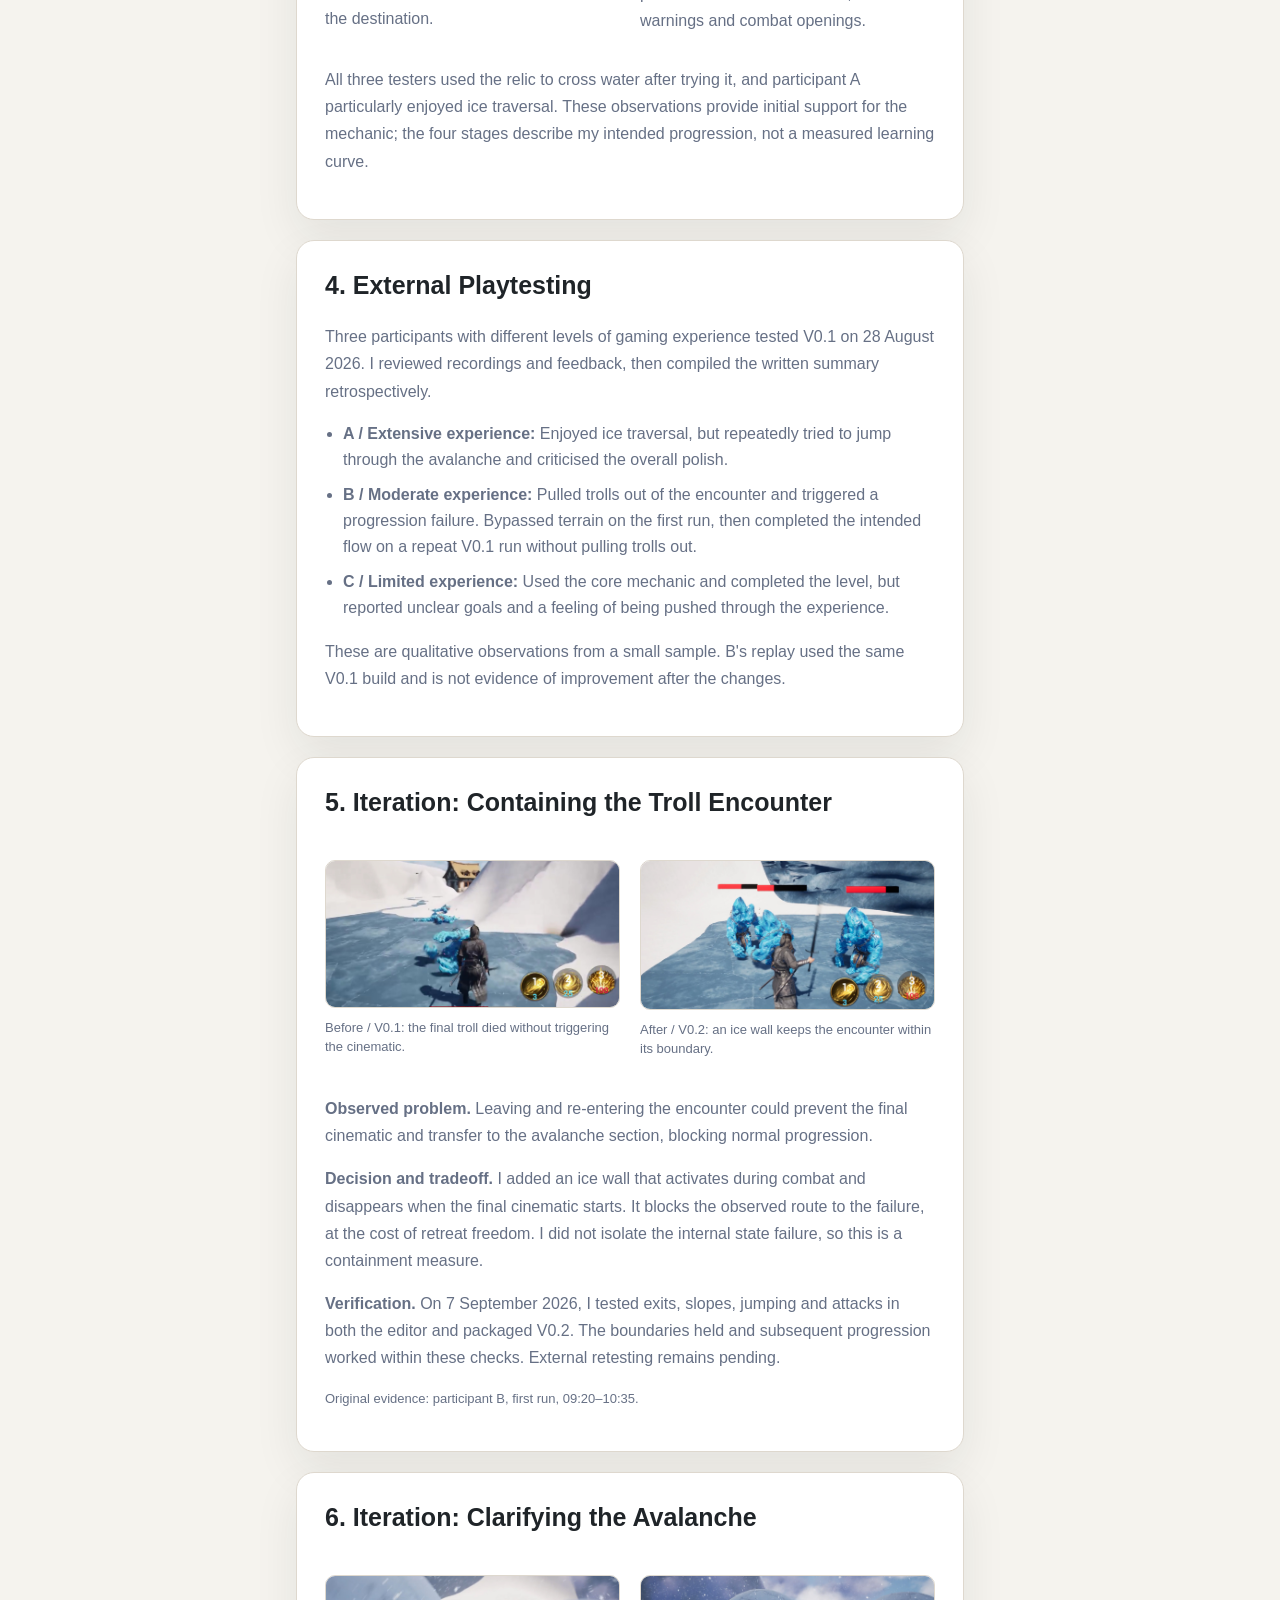
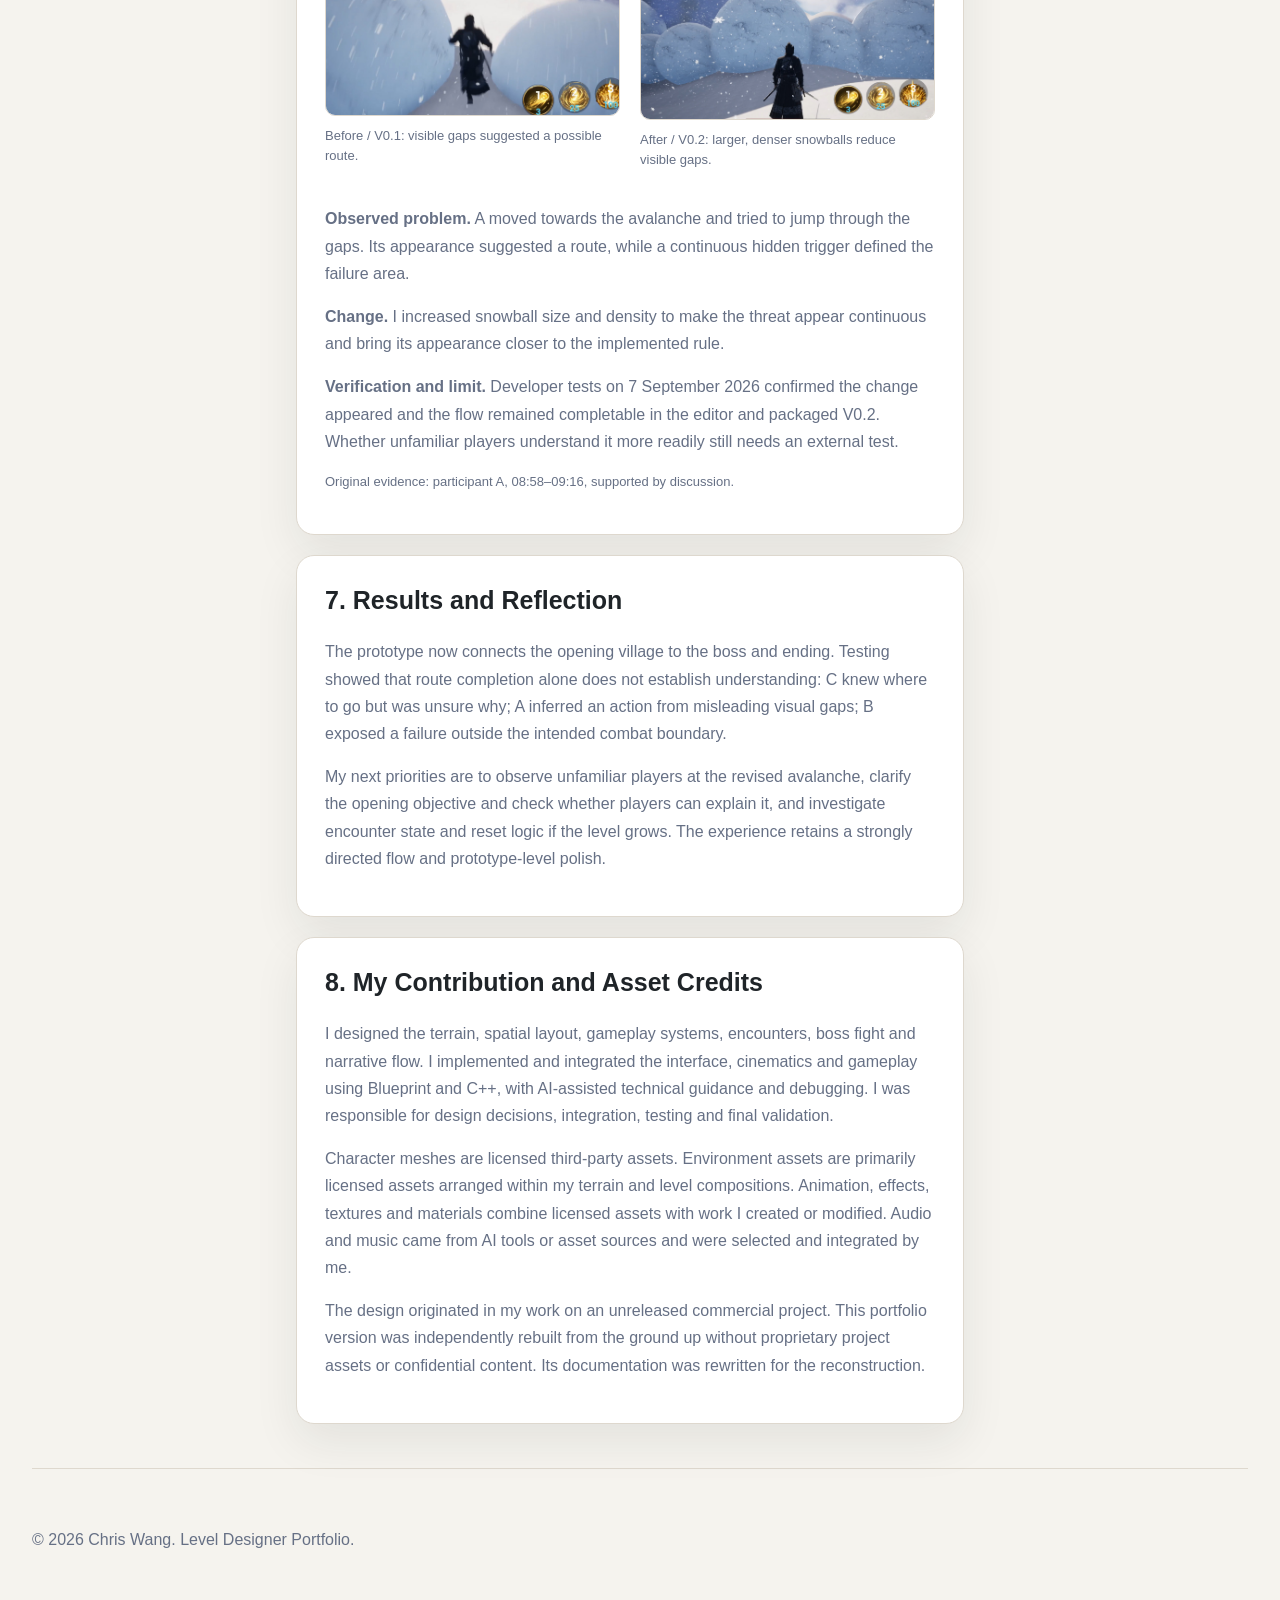
==== commit 92dacc81: "Remove marked navigation links and carousel playback controls" ====
--- a/gonggong.html
+++ b/gonggong.html
@@ -11,10 +11,8 @@
 <body class="project-page">
   <div class="topbar"><div class="topbar-inner">
     <a class="brand" href="index.html">Chris Wang</a>
-    <nav aria-label="Project navigation"><a href="index.html#level-projects">Portfolio</a><a href="#process">Design Process</a><a href="#case-study">Case Study</a><a href="#materials">Materials</a></nav>
   </div></div>
   <main class="page project-page-content">
-    <a class="back-link" href="index.html#level-projects">← Back to portfolio</a>
     <header class="detail-header" id="project-gonggong"><div class="eyebrow">Featured project · Level &amp; gameplay design</div><h1>The Wrath of Gonggong</h1>
     <p>A third-person, single-player RPG level and gameplay prototype. Players investigate a disturbance on Mount Buzhou, moving through villages, mountain passages, an avalanche escape and a final boss encounter.</p>
     <div class="tag-list"><span class="tag">Solo Design &amp; Implementation</span><span class="tag">Windows 64-bit</span><span class="tag">Playable V0.2</span><span class="tag">Unreal Engine 5.7</span></div>
--- a/assets/portfolio.css
+++ b/assets/portfolio.css
@@ -631,16 +631,12 @@
 .carousel-viewport:focus-visible .carousel-arrow,
 .carousel-viewport:has(:focus-visible) .carousel-arrow { opacity: 1; pointer-events: auto; }
 .carousel-arrow:hover { background: rgba(22, 32, 30, .95); }
-.carousel-footer { display: flex; align-items: center; justify-content: space-between; gap: 16px; padding-top: 10px; }
+.carousel-footer { padding-top: 10px; }
 .carousel-footer .carousel-caption { margin: 0; font-size: 14px; line-height: 1.5; color: #e0e9e6; }
-.carousel-tools { display: flex; gap: 16px; align-items: center; flex-shrink: 0; font-size: 13px; color: #e0e9e6; }
-.carousel-count { font-variant-numeric: tabular-nums; }
-.carousel-toggle { color: inherit; border: 0; background: none; padding: 6px 0; text-decoration: underline; text-underline-offset: 3px; cursor: pointer; }
 
 /* A wider reading page, with separate summary and materials rails. */
 .project-page .page, .project-page .topbar-inner { max-width: 1600px; padding-left: 32px; padding-right: 32px; }
 .project-page-content { padding-top: 26px; }
-.back-link { display: inline-block; margin: 28px 0 20px; font-size: 14px; font-weight: 700; text-underline-offset: 4px; color: var(--accent); }
 .project-page .detail-header h1 { font-size: clamp(34px, 4.2vw, 56px); line-height: 1.08; letter-spacing: -.04em; }
 .project-page .detail-header p { max-width: 950px; }
 .project-page #process { padding: 44px 0; }
@@ -690,10 +686,7 @@
     .project-page .process-strip { grid-template-columns: repeat(2, minmax(0, 1fr)); }
 }
 @media (max-width: 680px) {
-    .carousel-footer { align-items: flex-start; gap: 12px; }
     .carousel-footer .carousel-caption { font-size: 12px; }
-    .carousel-tools { gap: 10px; font-size: 12px; }
-    .carousel-toggle { padding: 0 0 6px; }
     .carousel-arrow { width: 36px; height: 44px; padding: 6px; }
     .carousel-prev { left: 8px; }
     .carousel-next { right: 8px; }
